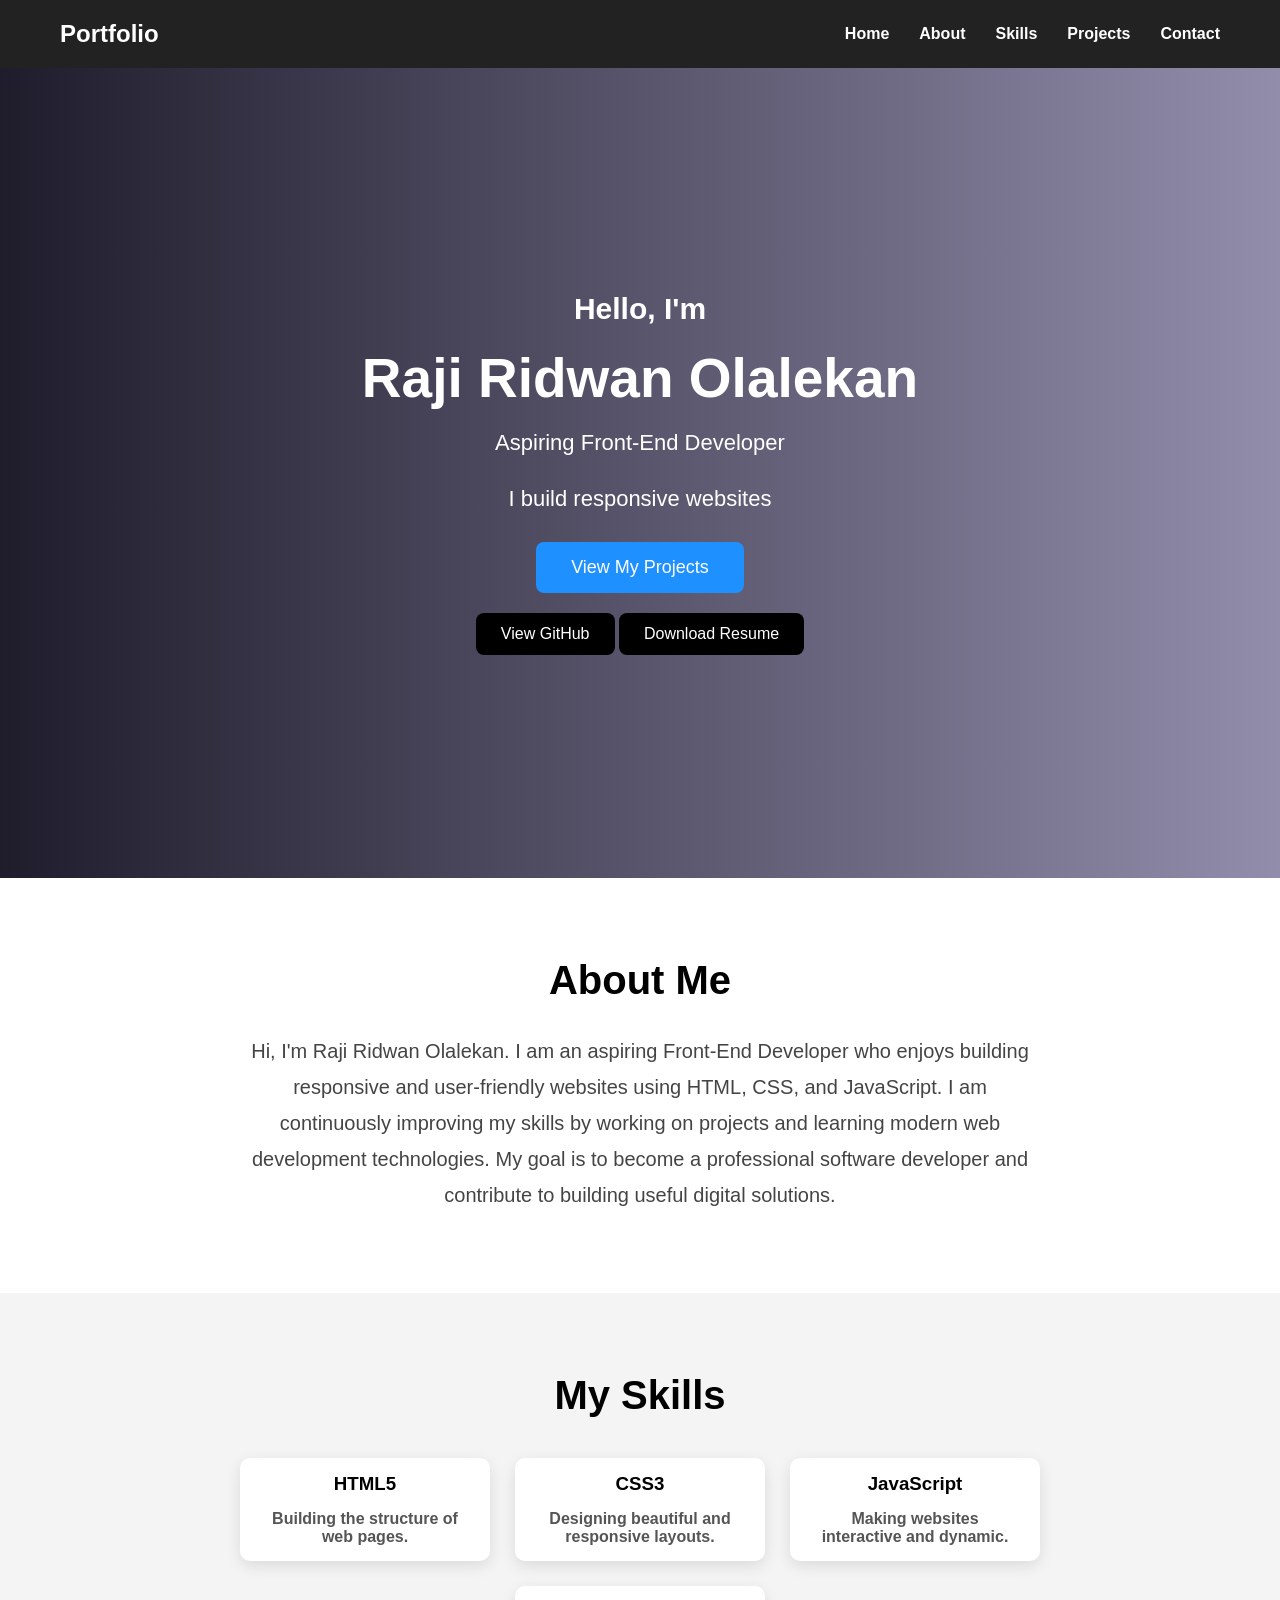
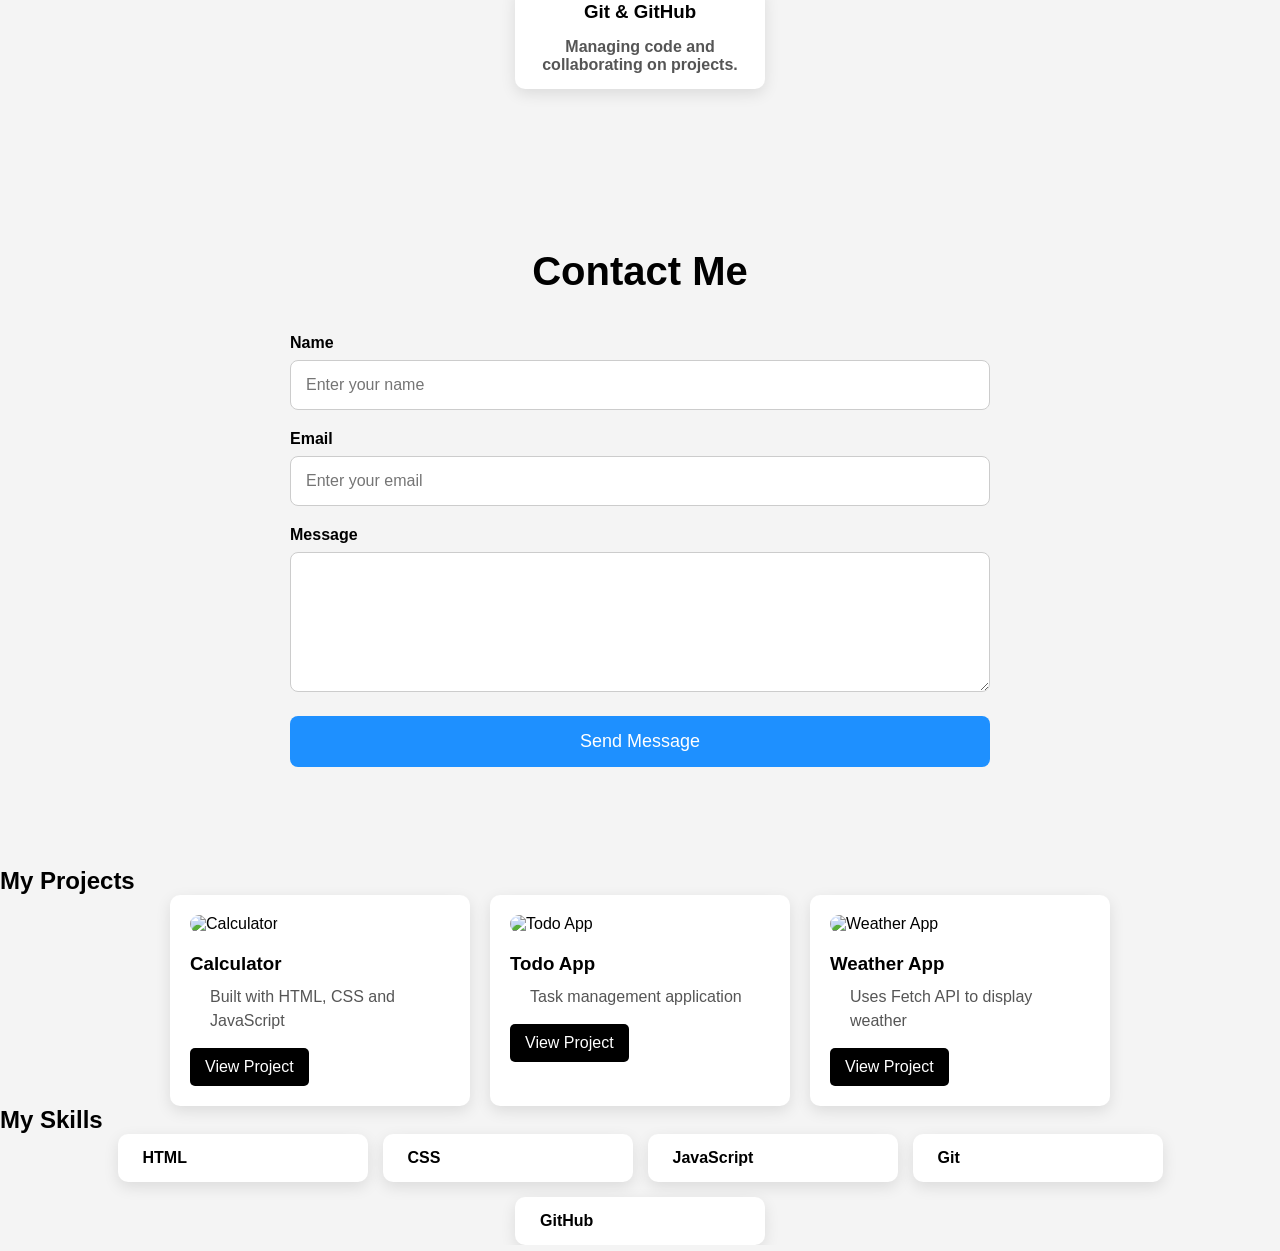
==== index.html @ 2e962cc9 "Initial portfolio website" ====
<!DOCTYPE html>
<html lang="en">
<head>
    <meta charset="UTF-8">
    <meta name="viewport" content="width=device-width, initial-scale=1.0">
    <title>Raji Ridwan Olalekan | Portfolio</title>

    <link rel="stylesheet" href="styles.css">
</head>
<body>

    <!-- Navigation -->
    <nav>
        <h2>Portfolio</h2>

           <button class="menu-btn" id="menuBtn"> ☰ </button>
    
        <ul id="navLinks">
            <a href="#home">Home</a>
            <li><a href="#about">About</a></li>
            <li><a href="#skills">Skills</a></li>
            <li><a href="#projects">Projects</a></li>
            <li><a href="#contact">Contact</a></li>
        </ul>
    </nav>

    <!-- Hero Section -->
    <section id="home" class="hero">

        <h1>Hello, I'm</h1>

        <h2>Raji Ridwan Olalekan </h2>

        <p>
            Aspiring Front-End Developer
        </p>


         <p>
            I build responsive websites
         </p>
       <a href="#projects" class="btn" id="projectBtn">View My Projects</a>

       <div class="hero-buttons">

    <a href="https://github.com/olamilekanr876-cpu" target="_blank">
        View GitHub
    </a>

    <a href="resume.pdf" download>
    Download Resume
</a>

</div>

    </section>



        <!-- About Section -->
    <section id="about" class="about">

      <h2>About Me</h2>

      <p>
        Hi, I'm Raji Ridwan Olalekan. I am an aspiring Front-End Developer who enjoys
        building responsive and user-friendly websites using HTML, CSS, and JavaScript.

        I am continuously improving my skills by working on projects and learning modern
        web development technologies.

        My goal is to become a professional software developer and contribute to building
        useful digital solutions.
      </p>

</section>
<!-- Skills Section -->
<section id="skills" class="skills">

    <h2>My Skills</h2>

    <div class="skills-container">

        <div class="skill-card">
            <h3>HTML5</h3>
            <p>Building the structure of web pages.</p>
        </div>

        <div class="skill-card">
            <h3>CSS3</h3>
            <p>Designing beautiful and responsive layouts.</p>
        </div>

        <div class="skill-card">
            <h3>JavaScript</h3>
            <p>Making websites interactive and dynamic.</p>
        </div>

        <div class="skill-card">
            <h3>Git & GitHub</h3>
            <p>Managing code and collaborating on projects.</p>
        </div>

    </div>

</section>

<!-- Contact Section -->
<section id="contact" class="contact">

    <h2>Contact Me</h2>

    <form id="contactForm">

        <div class="input-group">

            <label for="name">Name</label>

            <input
                type="text"
                id="name"
                placeholder="Enter your name"
            >

        </div>

        <div class="input-group">

            <label for="email">Email</label>

            <input
                type="email"
                id="email"
                placeholder="Enter your email"
            >

        </div>

        <div class="input-group">

            <label for="message">Message</label>

            <textarea
                id="message"
                rows="6"
                placeholder="Write your message">
            </textarea>

        </div>

        <button type="submit">
            Send Message
        </button>

        <p id="successMessage"></p>

    </form>

</section>


<section id="projects">

    <h2>My Projects</h2>

    <div id="projectContainer"></div>

</section>

<section id="skills">

    <h2>My Skills</h2>

    <div id="skillsContainer"></div>

</section>




    

<script src="script.js"></script>

</body>
</html>
---- styles.css ----
html {
    scroll-behavior: smooth;
}

/* Remove default spacing */
* {
    margin: 0;
    padding: 0;
    box-sizing: border-box;
}

/* Page styling */
body {
    font-family: Arial, Helvetica, sans-serif;
    background-color: #f4f4f4;
}

/* Navigation */
nav {
    background-color: #222;
    color: white;
    display: flex;
    justify-content: space-between;
    align-items: center;
    padding: 20px 60px;
}

nav ul {
    display: flex;
    list-style: none;
    gap: 30px;
}

nav a {
    color: white;
    text-decoration: none;
    font-weight: bold;
}

nav a:hover {
    color: dodgerblue;
}

/* Hero Section */
.hero {
    height: 90vh;
    display: flex;
    flex-direction: column;
    justify-content: center;
    align-items: center;
    text-align: center;

    background: linear-gradient(to right, #1f1c2c, #928dab);

    color: white;
}

.hero h1 {
    font-size: 30px;
}

.hero h2 {
    font-size: 55px;
    margin: 20px 0;
}

.hero p {
    font-size: 22px;
    margin-bottom: 30px;
}
.btn {
    display: inline-block;
    background: dodgerblue;
    color: white;
    padding: 15px 35px;
    text-decoration: none;
    border-radius: 8px;
    font-size: 18px;
    transition: 0.3s;
}

.btn:hover {
    background: royalblue;
    transform: scale(1.05);
}




/* About Section */

.about {
    padding: 80px 120px;
    text-align: center;
    background-color: white;
}

.about h2 {
    font-size: 40px;
    margin-bottom: 30px;
}

.about p {
    max-width: 800px;
    margin: auto;
    line-height: 1.8;
    font-size: 20px;
    color: #444;
}

/* Skills Section */

.skills {
    padding: 80px 120px;
    background-color: #f4f4f4;
    text-align: center;
}

.skills h2 {
    font-size: 40px;
    margin-bottom: 40px;
}

.skills-container {
    display: flex;
    justify-content: center;
    gap: 25px;
    flex-wrap: wrap;
}

.skill-card {
    width: 250px;
    background: white;
    padding: 30px;
    border-radius: 10px;
    box-shadow: 0 4px 12px rgba(0,0,0,.1);
    transition: transform .3s;
}

.skill-card:hover {
    transform: translateY(-10px);
}

.skill-card h3 {
    margin-bottom: 15px;
}

.skill-card p {
    color: #555;
}



/* Projects Section */

.projects{
    padding:80px 120px;
    background:#ffffff;
    text-align:center;
}

.projects h2{
    font-size:40px;
    margin-bottom:40px;
}

.projects-container{
    display:flex;
    justify-content:center;
    gap:30px;
    flex-wrap:wrap;
}

.project-card{
    width:320px;
    background:white;
    border-radius:10px;
    overflow:hidden;
    box-shadow:0 5px 15px rgba(0,0,0,.1);
    transition:.3s;
}

.project-card:hover{
    transform:translateY(-10px);
}

.project-card img{
    width:100%;
    height:220px;
    object-fit:cover;
}

.project-card h3{
    margin:20px 0 10px;
}

.project-card p{
    padding:0 20px;
    color:#555;
}

.project-buttons{
    display:flex;
    justify-content:space-evenly;
    padding:25px;
}

.project-buttons a{
    background:dodgerblue;
    color:white;
    text-decoration:none;
    padding:10px 18px;
    border-radius:6px;
}

.project-buttons a:hover{
    background:royalblue;
}


.menu-btn {
    display: none;
    background: none;
    border: none;
    color: white;
    font-size: 30px;
    cursor: pointer;
}


/* Mobile Screen */
@media (max-width: 768px){

    nav {
        padding: 20px;
    }


    .menu-btn {
        display: block;
    }


    nav ul {

        display: none;
        flex-direction: column;
        position: absolute;
        top: 70px;
        right: 0;
        background: #222;
        width: 200px;
        padding: 20px;

    }


    nav ul.active {

        display: flex;

    }

}


/* Contact Section */

.contact{

    padding:80px 20px;
    background:#f4f4f4;

}

.contact h2{

    text-align:center;
    margin-bottom:40px;
    font-size:40px;

}

.contact form{

    max-width:700px;
    margin:auto;

}

.input-group{

    margin-bottom:20px;

}

.input-group label{

    display:block;
    margin-bottom:8px;
    font-weight:bold;

}

.input-group input,
.input-group textarea{

    width:100%;
    padding:15px;
    border:1px solid #ccc;
    border-radius:8px;
    font-size:16px;

}

.contact button{

    width:100%;
    padding:15px;
    border:none;
    background:dodgerblue;
    color:white;
    font-size:18px;
    border-radius:8px;
    cursor:pointer;
    transition:.3s;

}

.contact button:hover{

    background:royalblue;

}

#successMessage{
    margin-top:20px;
    text-align:center;
    font-weight:bold;
    color:green;
}

#projectContainer {

    display: flex;
    gap: 20px;
    flex-wrap: wrap;
    justify-content: center;

}


.project-card {

    width: 300px;
    padding: 20px;
    border-radius: 10px;
    background: white;
    box-shadow: 0 5px 15px rgba(0,0,0,.1);
    transition: 0.3s;

}


.project-card:hover {

    transform: translateY(-10px);

}


.project-card h3 {

    margin-bottom: 10px;

}


.project-card p {

    color: #555;
    line-height: 1.5;

}

.project-card img {

    width:100%;
    height:180px;
    object-fit:cover;
    border-radius:10px;

}


.project-card a {

    display:inline-block;
    margin-top:15px;
    padding:10px 15px;
    background:black;
    color:white;
    text-decoration:none;
    border-radius:5px;

}


.project-card a:hover {

    opacity:0.8;

}


#skillsContainer{

    display:flex;
    gap:15px;
    flex-wrap:wrap;
    justify-content:center;

}


.skill-card{

    padding:15px 25px;
    background:white;
    border-radius:10px;
    box-shadow:0 5px 15px rgba(0,0,0,.1);
    transition:.3s;
    font-weight:bold;

}


.skill-card:hover{

    transform:translateY(-5px);

}


.hero-buttons a {

    display:inline-block;
    margin-top:20px;
    padding:12px 25px;
    background:black;
    color:white;
    text-decoration:none;
    border-radius:8px;
    transition:.3s;

}


.hero-buttons a:hover {

    transform:translateY(-5px);

}
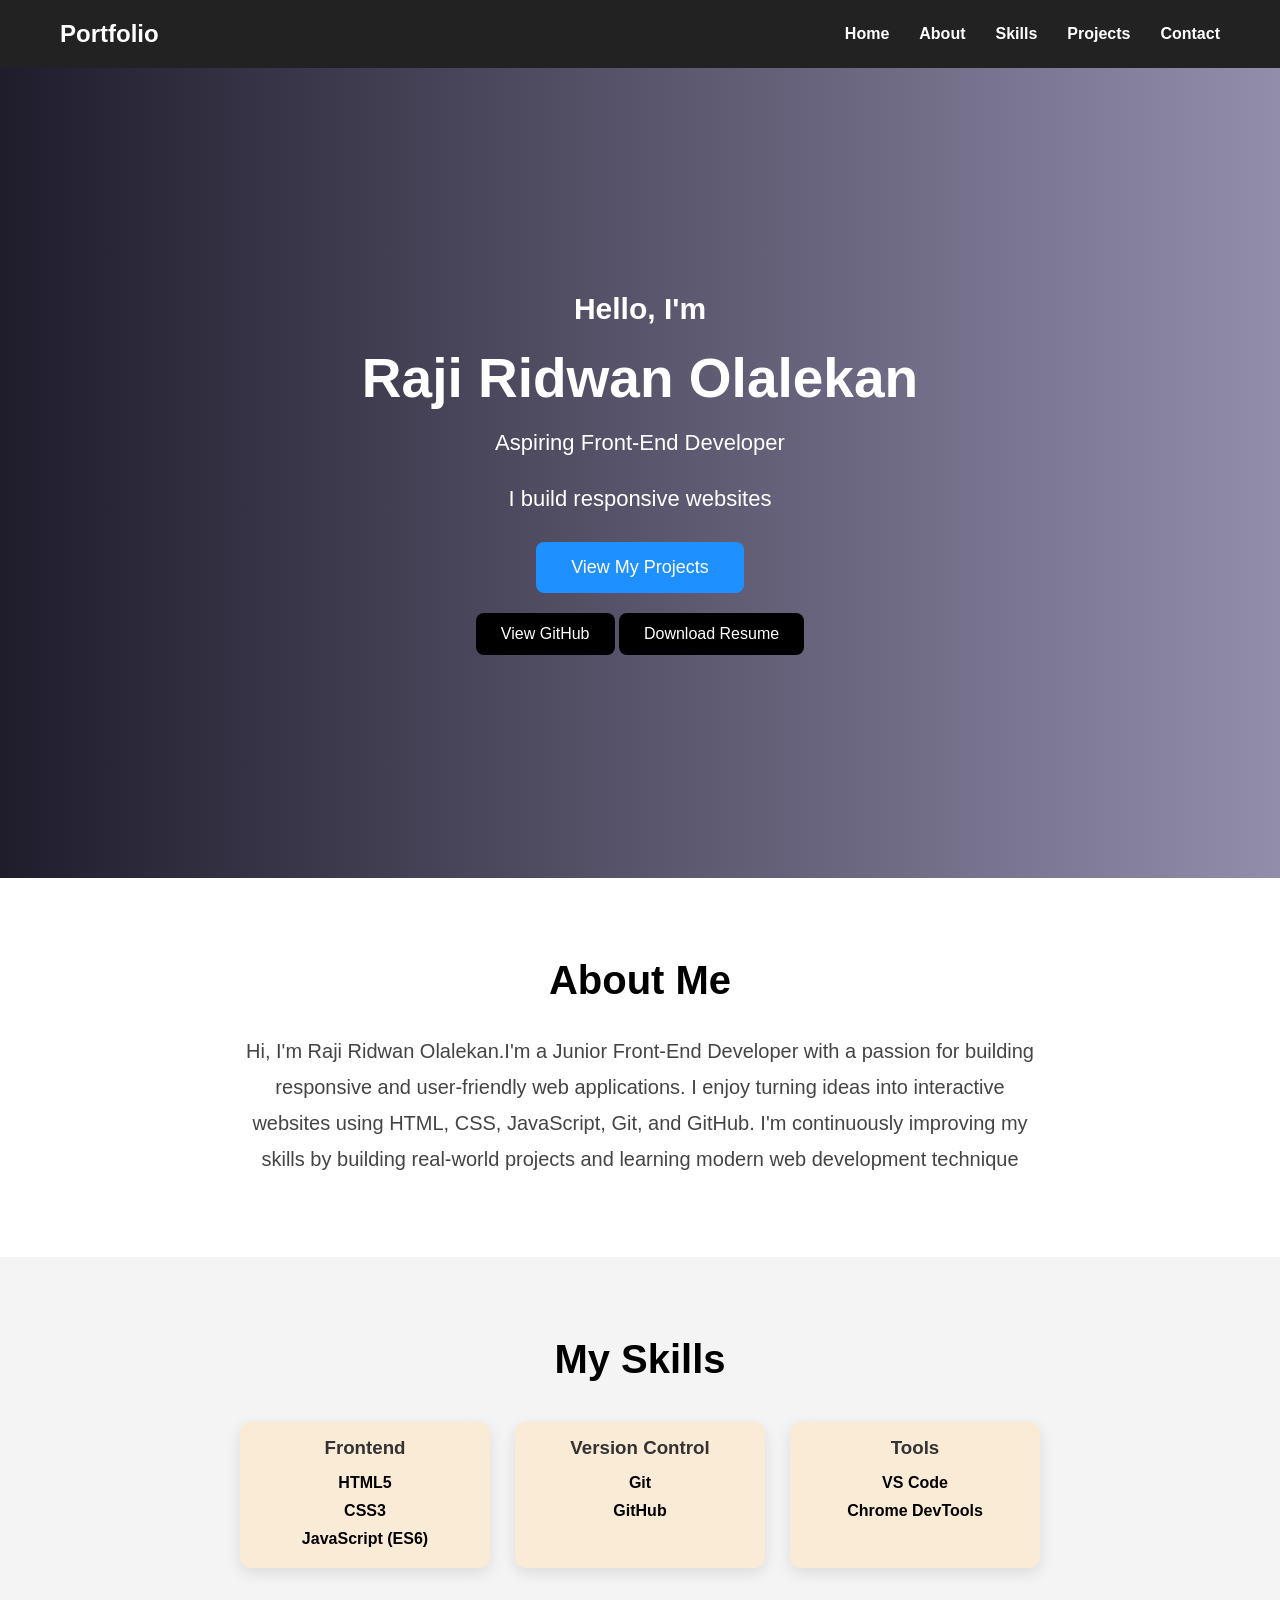
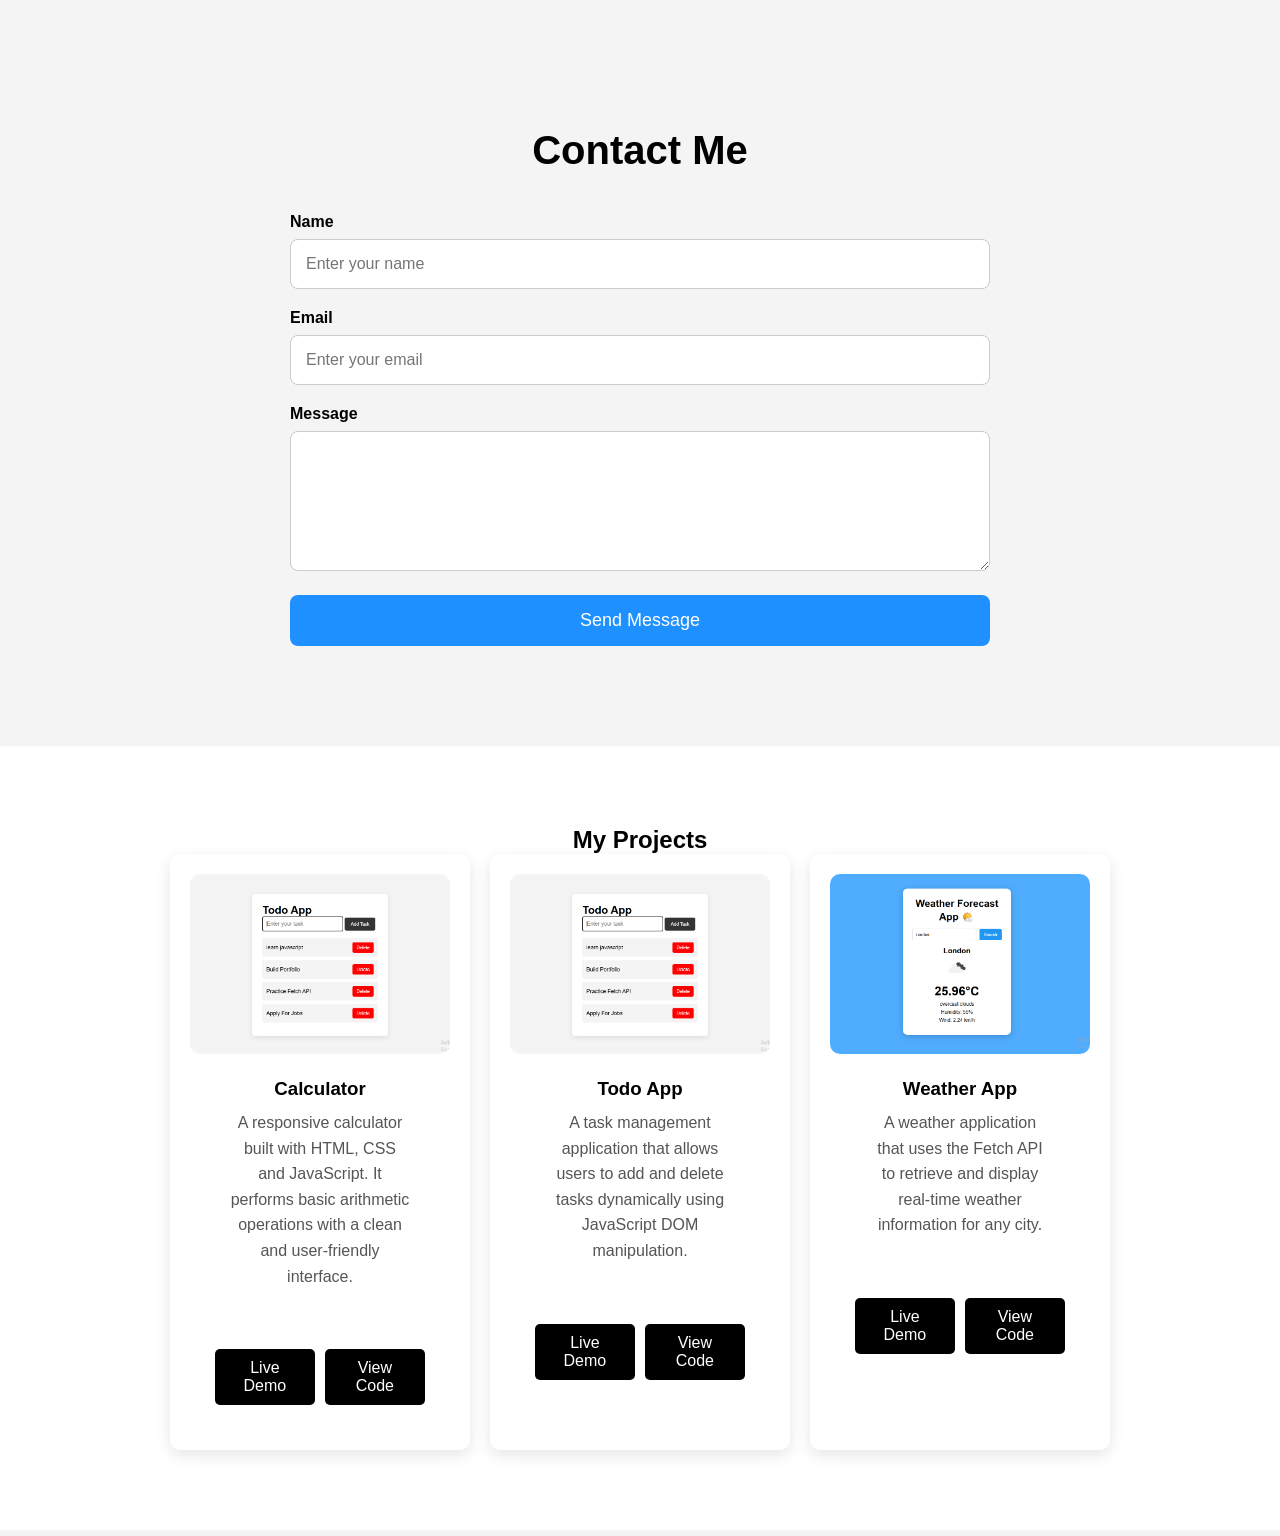
==== commit 932bf354: "Improve portfolio skills section" ====
--- a/index.html
+++ b/index.html
@@ -63,19 +63,12 @@
       <h2>About Me</h2>
 
       <p>
-        Hi, I'm Raji Ridwan Olalekan. I am an aspiring Front-End Developer who enjoys
-        building responsive and user-friendly websites using HTML, CSS, and JavaScript.
-
-        I am continuously improving my skills by working on projects and learning modern
-        web development technologies.
-
-        My goal is to become a professional software developer and contribute to building
-        useful digital solutions.
+        Hi, I'm Raji Ridwan Olalekan.I'm a Junior Front-End Developer with a passion for building responsive and user-friendly web applications. I enjoy turning ideas into interactive websites using HTML, CSS, JavaScript, Git, and GitHub. I'm continuously improving my skills by building real-world projects and learning modern web development technique
       </p>
 
 </section>
 <!-- Skills Section -->
-<section id="skills" class="skills">
+<!-- <section id="skills" class="skills">
 
     <h2>My Skills</h2>
 
@@ -102,6 +95,14 @@
         </div>
 
     </div>
+
+</section> -->
+
+<section id="skills">
+
+    <h2>My Skills</h2>
+
+    <div id="skillsContainer"></div>
 
 </section>
 
@@ -167,13 +168,6 @@
 
 </section>
 
-<section id="skills">
-
-    <h2>My Skills</h2>
-
-    <div id="skillsContainer"></div>
-
-</section>
 
 
 
--- a/styles.css
+++ b/styles.css
@@ -110,13 +110,13 @@
 
 /* Skills Section */
 
-.skills {
+#skills {
     padding: 80px 120px;
     background-color: #f4f4f4;
     text-align: center;
 }
 
-.skills h2 {
+#skills h2 {
     font-size: 40px;
     margin-bottom: 40px;
 }
@@ -153,7 +153,7 @@
 
 /* Projects Section */
 
-.projects{
+#projects{
     padding:80px 120px;
     background:#ffffff;
     text-align:center;
@@ -414,11 +414,11 @@
 
 
 #skillsContainer{
-
     display:flex;
-    gap:15px;
+    gap:25px;
     flex-wrap:wrap;
     justify-content:center;
+    margin-top:40px;
 
 }
 
@@ -431,6 +431,7 @@
     box-shadow:0 5px 15px rgba(0,0,0,.1);
     transition:.3s;
     font-weight:bold;
+    background-color: antiquewhite;
 
 }
 
@@ -460,4 +461,71 @@
 
     transform:translateY(-5px);
 
-}+}
+
+.project-card{
+    background: white;
+    border-radius: 10px;
+    overflow: hidden;
+    box-shadow: 0 5px 15px rgba(0,0,0,.1);
+    transition: .3s;
+    padding-bottom: 20px;
+}
+
+.project-card:hover{
+    transform: translateY(-10px);
+    box-shadow: 0 10px 25px rgba(0,0,0,.2);
+}
+
+.project-image{
+    width: 100%;
+    height: 220px;
+    object-fit: cover;
+}
+
+
+.project-card h3{
+    margin: 20px 20px 10px;
+}
+
+.project-card p{
+    margin: 0 20px 20px;
+    color: #555;
+    line-height: 1.6;
+}
+
+.project-buttons{
+    display: flex;
+    justify-content: center;
+    gap: 10px;
+    margin-top: 15px;
+}
+
+.project-btn{
+    display: inline-block;
+    background: #333;
+    color: white;
+    text-decoration: none;
+    padding: 10px 20px;
+    border-radius: 5px;
+    transition: .3s;
+}
+
+.project-btn:hover{
+    background: #555;
+}
+
+.skill-card h3{
+    margin-bottom:10px;
+    color:#333;
+}
+
+.skill-card ul{
+    list-style:none;
+    padding:0;
+}
+
+.skill-card li{
+    padding:5px 0;
+}
+
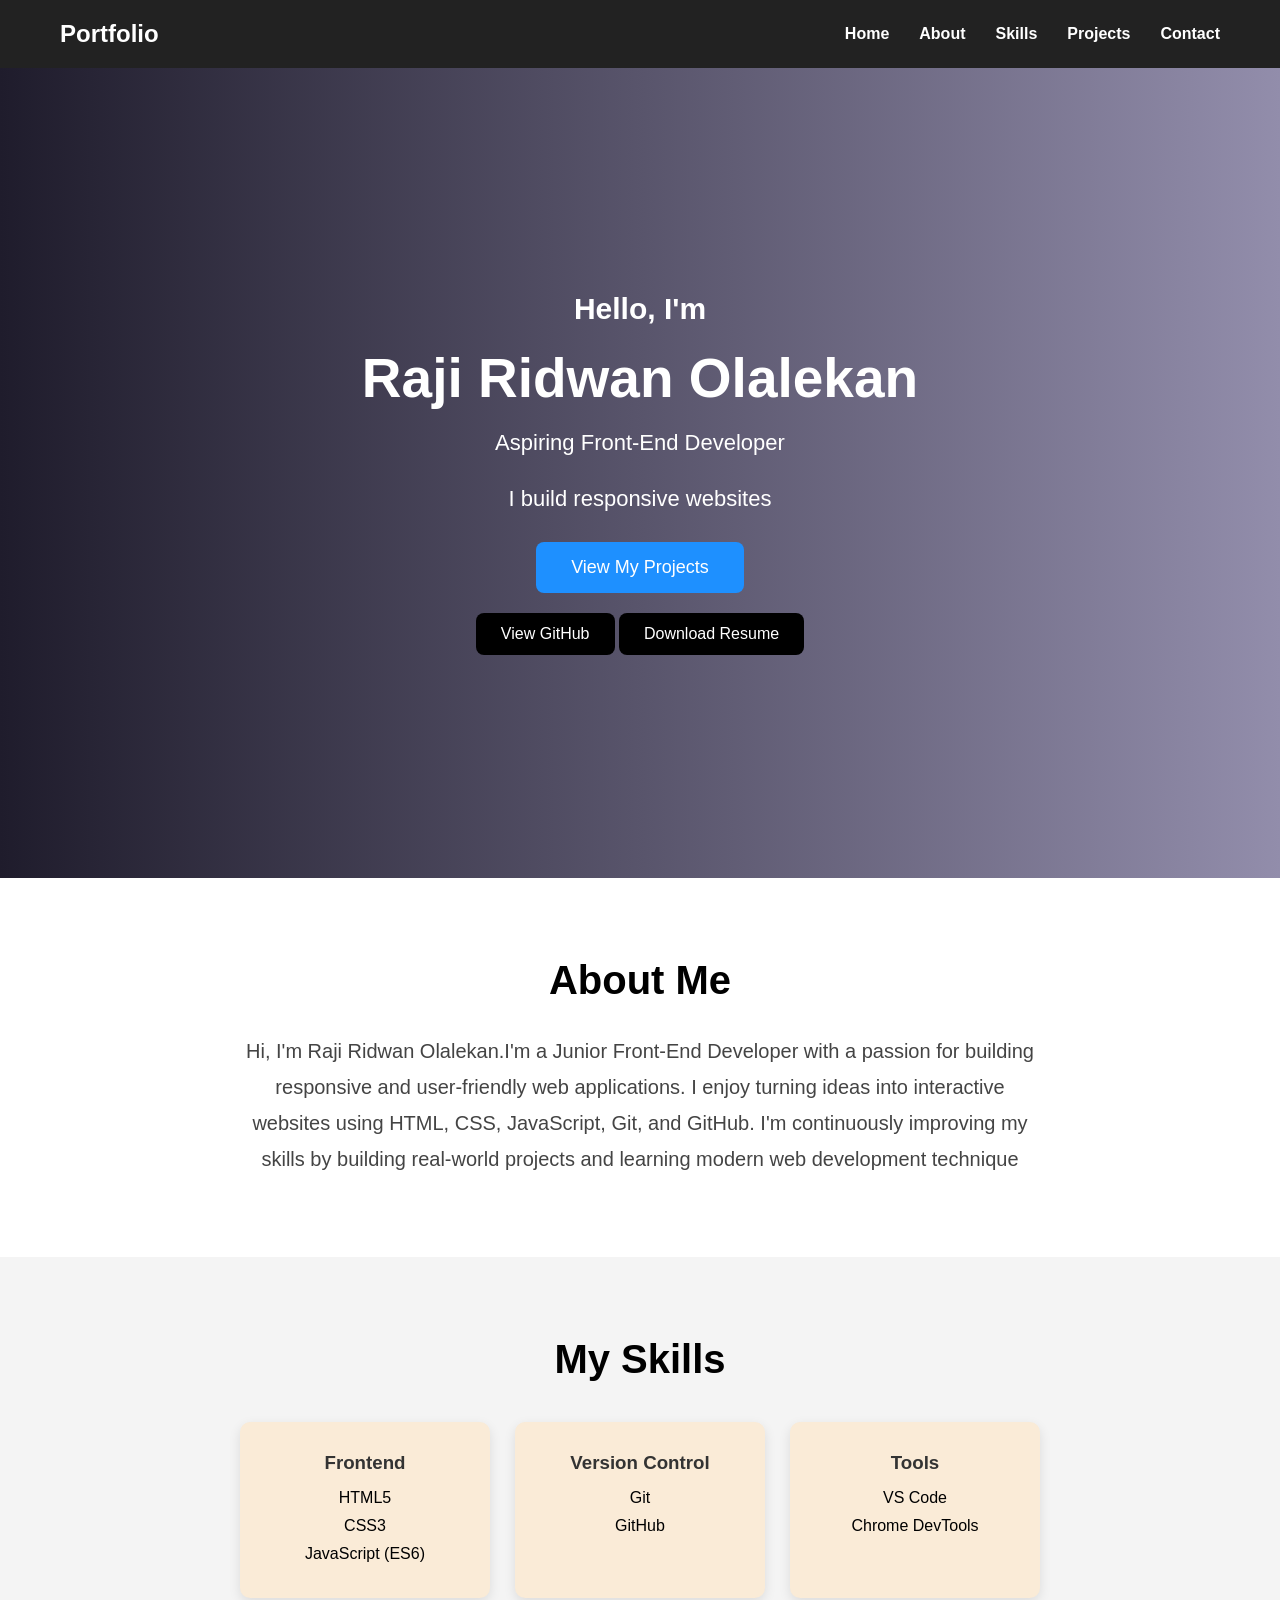
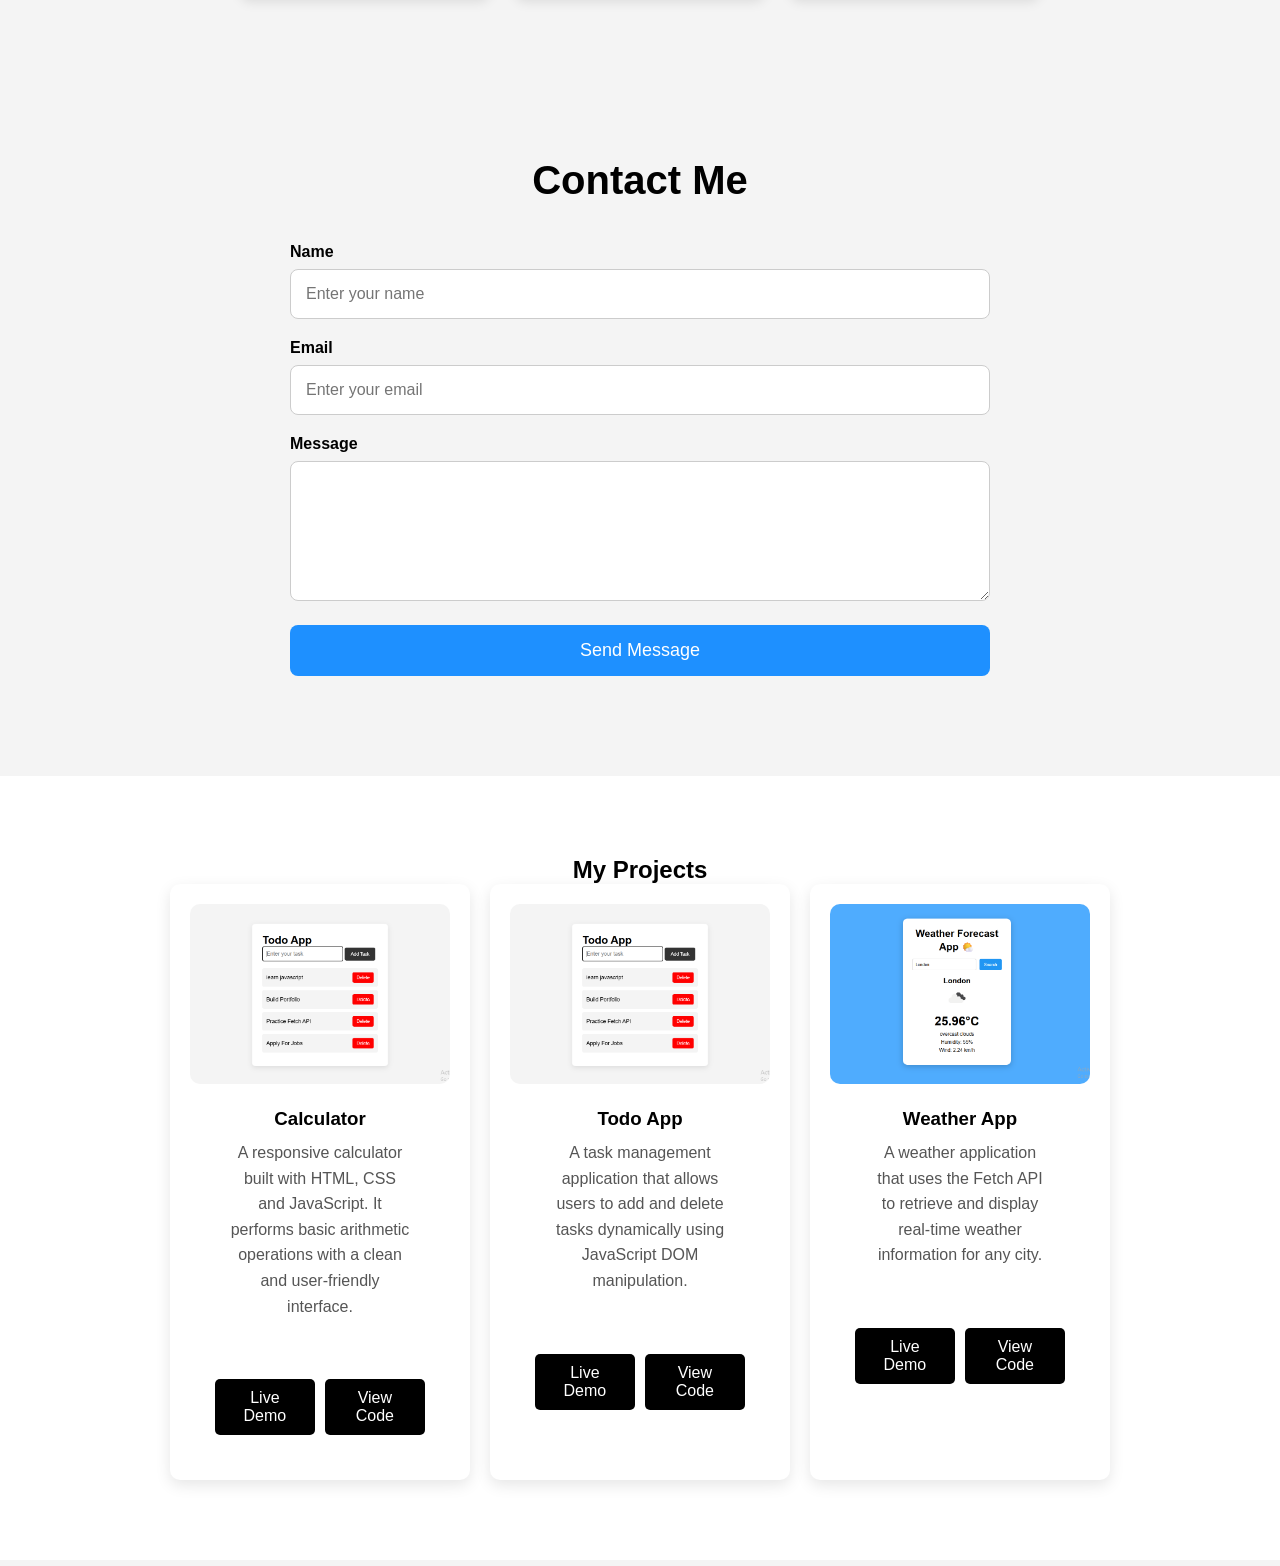
==== commit a41358fc: "Update portfolio and add gitignore" ====
--- a/index.html
+++ b/index.html
@@ -14,14 +14,14 @@
         <h2>Portfolio</h2>
 
            <button class="menu-btn" id="menuBtn"> ☰ </button>
+    <ul id="navLinks">
+      <li><a href="#home">Home</a></li>
+      <li><a href="#about">About</a></li>
+      <li><a href="#skills">Skills</a></li>
+      <li><a href="#projects">Projects</a></li>
+      <li><a href="#contact">Contact</a></li>
+    </ul>
     
-        <ul id="navLinks">
-            <a href="#home">Home</a>
-            <li><a href="#about">About</a></li>
-            <li><a href="#skills">Skills</a></li>
-            <li><a href="#projects">Projects</a></li>
-            <li><a href="#contact">Contact</a></li>
-        </ul>
     </nav>
 
     <!-- Hero Section -->
--- a/styles.css
+++ b/styles.css
@@ -135,19 +135,30 @@
     border-radius: 10px;
     box-shadow: 0 4px 12px rgba(0,0,0,.1);
     transition: transform .3s;
+    background-color: antiquewhite;
 }
 
 .skill-card:hover {
     transform: translateY(-10px);
 }
 
-.skill-card h3 {
-    margin-bottom: 15px;
-}
-
 .skill-card p {
     color: #555;
 }
+.skill-card h3{
+    margin-bottom:10px;
+    color:#333;
+}
+
+.skill-card ul{
+    list-style:none;
+    padding:0;
+}
+
+.skill-card li{
+    padding:5px 0;
+}
+
 
 
 
@@ -423,24 +434,9 @@
 }
 
 
-.skill-card{
-
-    padding:15px 25px;
-    background:white;
-    border-radius:10px;
-    box-shadow:0 5px 15px rgba(0,0,0,.1);
-    transition:.3s;
-    font-weight:bold;
-    background-color: antiquewhite;
-
-}
-
-
-.skill-card:hover{
-
-    transform:translateY(-5px);
-
-}
+
+
+
 
 
 .hero-buttons a {
@@ -515,17 +511,3 @@
     background: #555;
 }
 
-.skill-card h3{
-    margin-bottom:10px;
-    color:#333;
-}
-
-.skill-card ul{
-    list-style:none;
-    padding:0;
-}
-
-.skill-card li{
-    padding:5px 0;
-}
-
